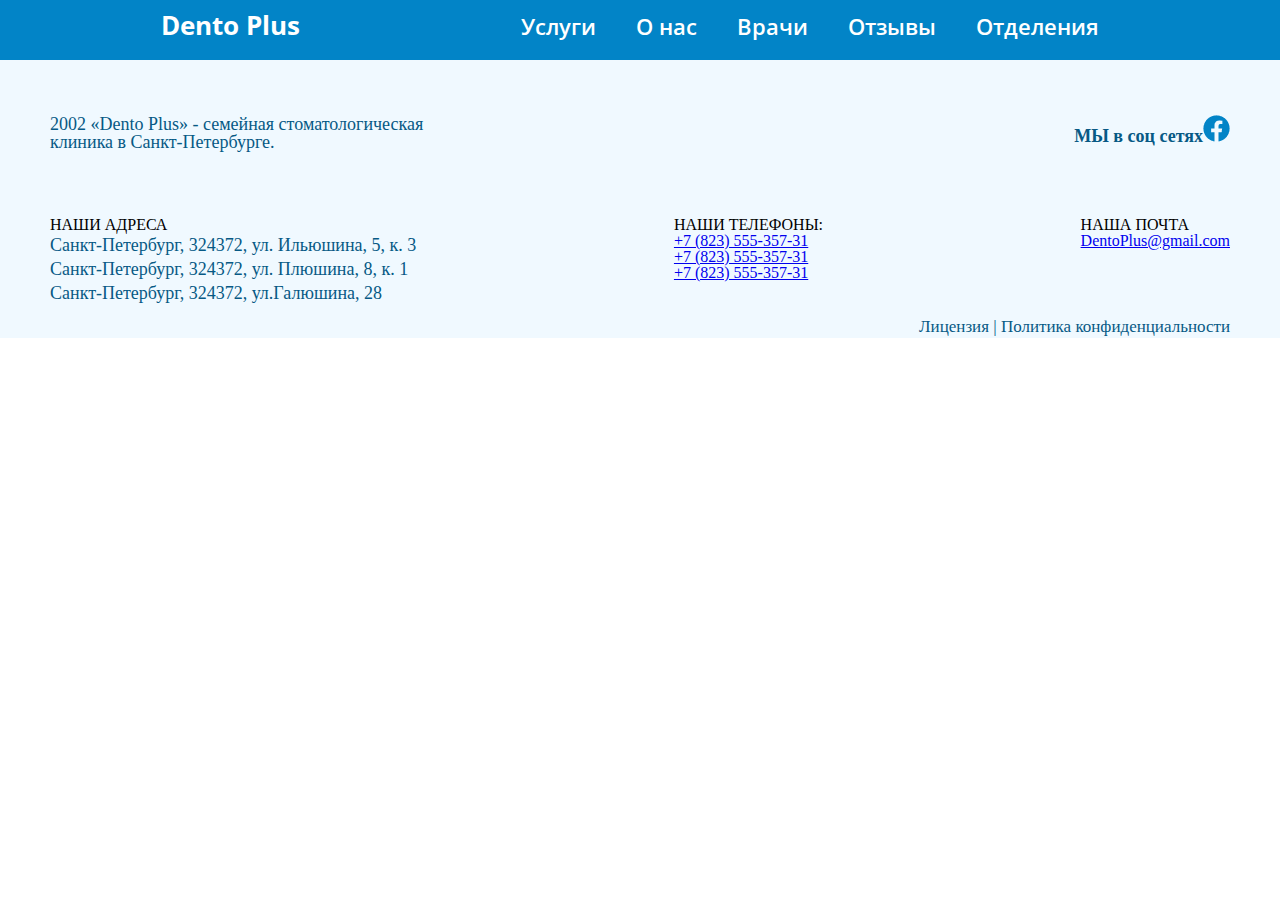
==== doctors.html @ c109b22b "Доделана страница(осталось выравнивание элементов, стилизация телефонных номеров, разобраться с svg)" ====
<!DOCTYPE html>
<html lang="en">
<head>
    <meta charset="UTF-8">
    <meta http-equiv="X-UA-Compatible" content="IE=edge">
    <meta name="viewport" content="width=device-width, initial-scale=1.0">
    <title>Doctors</title>
    <link rel="stylesheet" type="text/css" href="reset.css" />
    <link rel="stylesheet" type="text/css" href="styles_doctors.css" />
    <meta name="viewport" content="width=device-width,initial-scale=1.0">
    <link rel="preconnect" href="https://fonts.googleapis.com">
    <link rel="preconnect" href="https://fonts.gstatic.com" crossorigin>
    <link rel="preconnect" href="https://fonts.gstatic.com" crossorigin>
    <link href="https://fonts.googleapis.com/css2?family=Playfair+Display:wght@500&display=swap" rel="stylesheet">
    <link href="https://fonts.googleapis.com/css2?family=Open+Sans:wght@400;700&display=swap" rel="stylesheet">
</head>
<body>
    <header>
        <div class="header">
            <div class="header_left">
                <p>Dento Plus</p>
            </div>

            <div class="navi">
                <a class="navi_items" href="#services">Услуги</a>
                <a class="navi_items" href="#about_company">О нас</a>
                <a class="navi_items" href="#doctors">Врачи</a>
                <a class="navi_items" href="#reviews">Отзывы</a>
                <a class="navi_items" href="#branches">Отделения</a>

            </div>
        </div>
    </header>

    <main>

    </main>

    <footer>
        <div class="footer">
            <div class="footer_head">
                <p >2002 «Dentо Plus» - семейная стоматологическая<br>клиника в Санкт-Петербурге.</p>
                <a class="facebook_style" href="facebook.com">МЫ в соц сетях<img src="icons/facebook-icon.png"></a>
            </div>
            <div class="footer_center">
                <div class="footer_location">
                    <div class="location">
                        <img src="" alt="">
                        <p>НАШИ АДРЕСА</p>
                    </div>
                    <div class="footer_addresses">
                        <p>
                            Санкт-Петербург, 324372, ул. Ильюшина, 5, к. 3<br>Санкт-Петербург, 324372, ул. Плюшина, 8, к. 1<br>Санкт-Петербург, 324372, ул.Галюшина, 28
                        </p>
                    </div>
                </div>
                <div class="footer_phone">
                    <div class="phone">
                        <img src="" alt="">
                        <p>НАШИ ТЕЛЕФОНЫ:</p>
                    </div>
                    <div class="footer_numbers">
                        <a href="+7(823)55535731">+7 (823) 555-357-31</a>
                        <a href="+7(823)55535731">+7 (823) 555-357-31</a>
                        <a href="+7(823)55535731">+7 (823) 555-357-31</a>
                    </div>
                </div>
                <div class="footer_mail">
                    <div>
                        <img src="" alt="">
                        <p>НАША ПОЧТА</p>
                    </div>
                    <div>
                        <a href="DentoPlus@gmail.com">DentoPlus@gmail.com</a>
                    </div>
                </div>
            </div>
            <div class="footer_guarantees">
                <p>Лицензия | Политика конфиденциальности</p>
            </div>
    </div>
    </footer>
</body>
</html>
---- styles_doctors.css ----
*{
    box-sizing: border-box;
    font-family: 'Open Sans';
}

h1{
    /*width: 608px;*/
    height: 155px;
    font-size: 56px;
    font-weight: 700;
    line-height: 59px;
    color: #262626;
}

h1 span{
    color: #0284C7;
}

header{
    display: flex;
    justify-content: center;
    flex-direction: column;
    /*width: 1920px;*/
    
    height: 60px;
    background: #0284C7;
    box-shadow: 0px 4px 4px rgba(0, 0, 0, 0.25);
}

@media(min-width: 1024px){
    header{
        flex-direction: row;
    }
    .header{
        flex-direction: row;
    }
}
@media(min-wigth:425px){
    .record_text{
        font-size: 30px;

    }
    
}
.header{
    display: flex;
    justify-content: space-evenly;
    align-items: baseline;
    flex-grow: 1;
    /*position: absolute;*/
    
        

    /*background: #0284C7;
    box-shadow: 0px 4px 4px rgba(0, 0, 0, 0.25);*/
}

.header_left{
    width: 179.97px;
    height: 48px;
    padding-top: 10px;
    font-family: 'Open Sans';
    font-size: 26px;
    color: #FFFFFF;
    font-weight: 700;
}

.navi{
    padding-top: 15px;
    flex-wrap: wrap;
    display: flex;

}

.navi_items{
    text-decoration: none;
    font-family: 'Open Sans';
    font-size: 22px;
    color: #FFFFFF;
    font-weight: 600;
    margin: 0 20px 0 20px;
    

}











footer{
    background: #F0F9FF;
}

.footer{
    max-width: 1180px;
    margin: auto;
}

.footer_head{
    display: flex;
    justify-content: space-between;
    font-size: 18px;
    color: #075985;
    font-weight: 400;
    padding-top: 55px;
}

.facebook_style{
    font-size: 18px;
    color: #075985;
    text-decoration: none;
    font-weight: 600;
}

.footer_center{
    display: flex;
    justify-content: space-between;
    padding-top: 50px;
}

.footer_addresses{
    color: #075985;
    font-size: 18px;
    font-weight: 400;
    line-height: 24px;
}

.footer_numbers{
    display: flex;
    flex-direction: column;
}

.footer_guarantees{
    display: flex;
    justify-content: flex-end;
    color: #075985;
    font-size: 17px;
    font-weight: 400;
    line-height: 23px;
    padding-top: 10px;
}
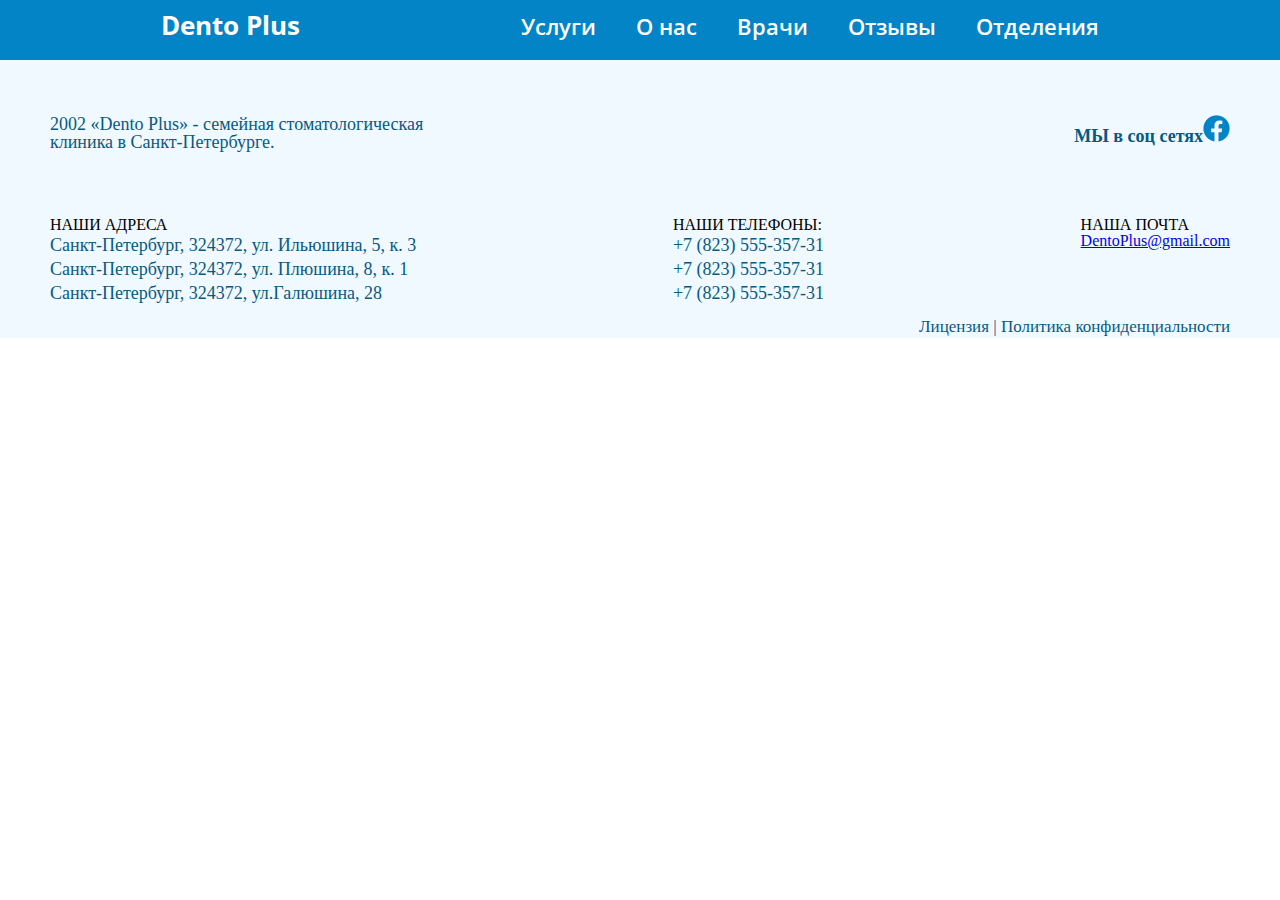
==== commit b95b19bc: "Доделана вторая страница.Предудущие недоделки: выравниевание элементов, разобраться с svg, переход н" ====
--- a/doctors.html
+++ b/doctors.html
@@ -60,9 +60,9 @@
                         <p>НАШИ ТЕЛЕФОНЫ:</p>
                     </div>
                     <div class="footer_numbers">
-                        <a href="+7(823)55535731">+7 (823) 555-357-31</a>
-                        <a href="+7(823)55535731">+7 (823) 555-357-31</a>
-                        <a href="+7(823)55535731">+7 (823) 555-357-31</a>
+                        <a class="footer_number" href="+782355535731">+7 (823) 555-357-31</a>
+                        <a class="footer_number" href="+782355535731">+7 (823) 555-357-31</a>
+                        <a class="footer_number" href="+782355535731">+7 (823) 555-357-31</a>
                     </div>
                 </div>
                 <div class="footer_mail">
--- a/styles_doctors.css
+++ b/styles_doctors.css
@@ -136,6 +136,14 @@
     flex-direction: column;
 }
 
+.footer_number{
+    color: #075985;
+    font-size: 18px;
+    font-weight: 400;
+    line-height: 24px;
+    text-decoration: none;
+}
+
 .footer_guarantees{
     display: flex;
     justify-content: flex-end;
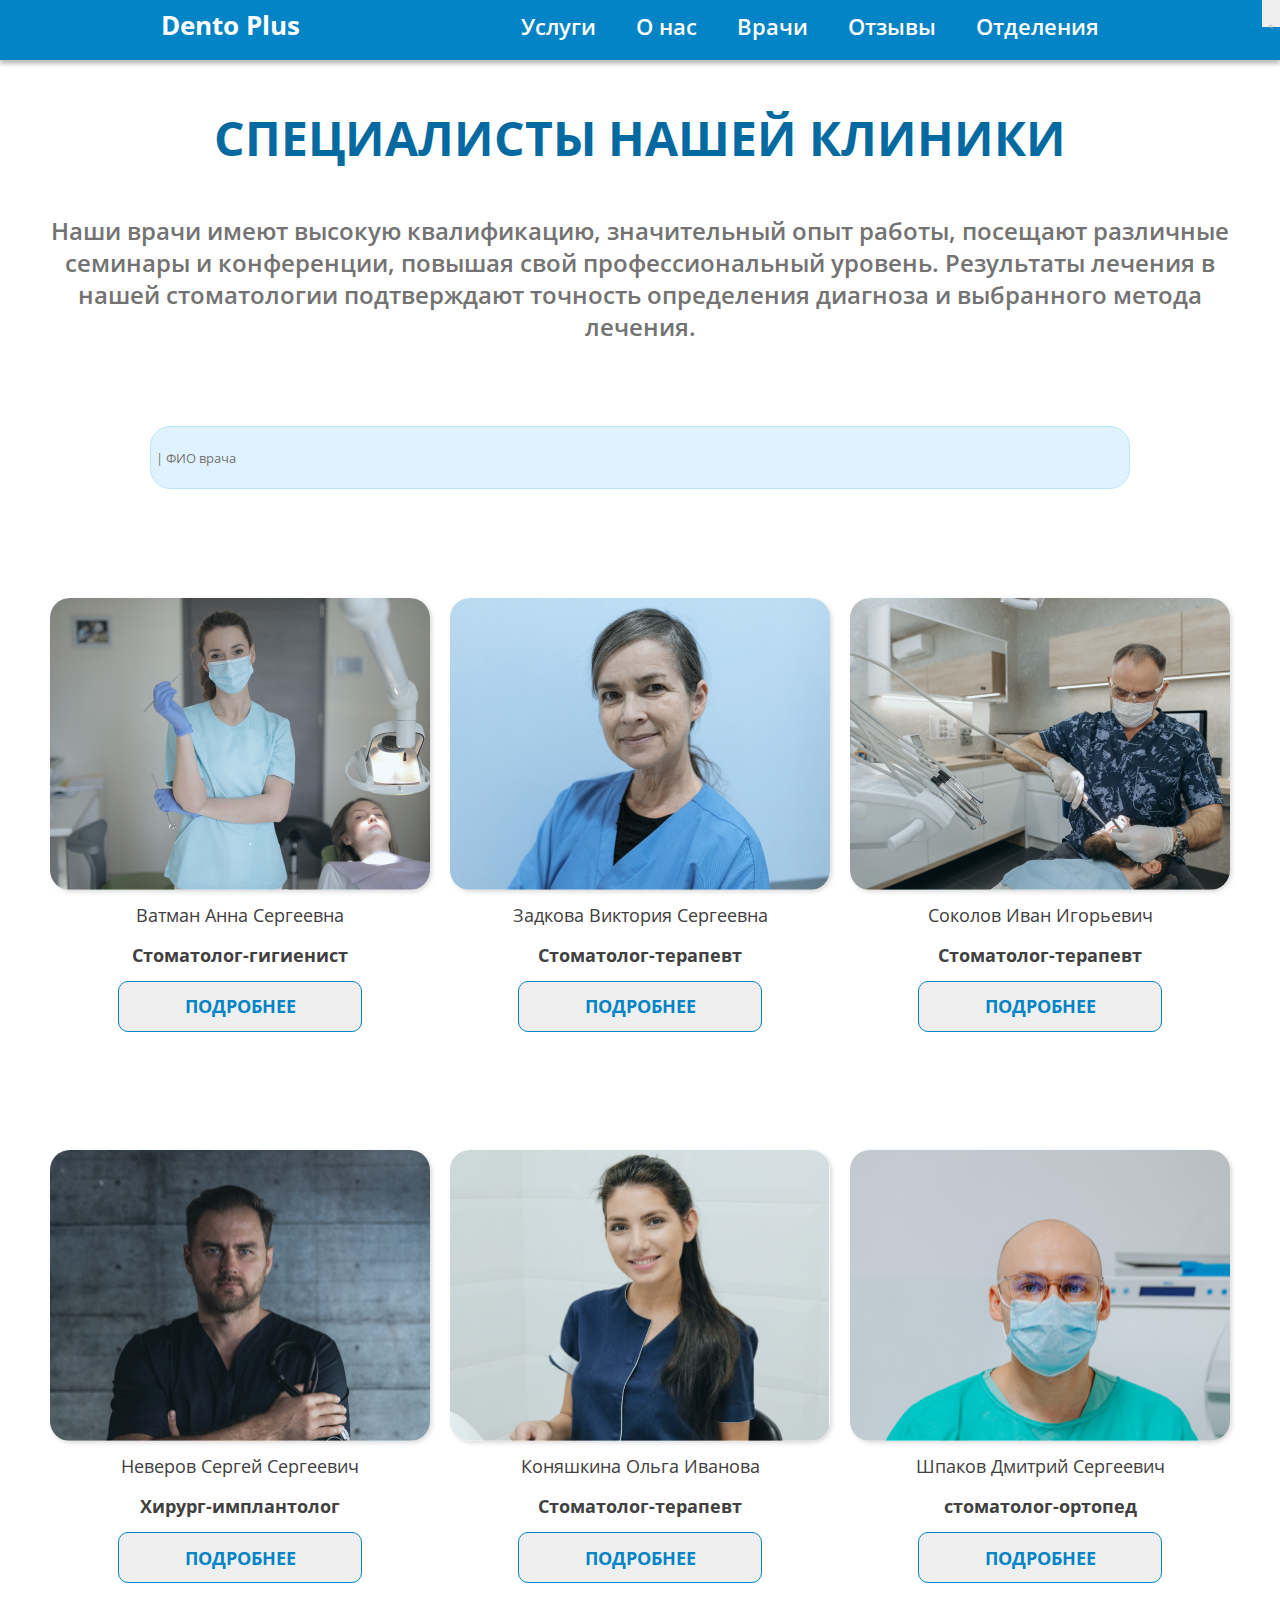
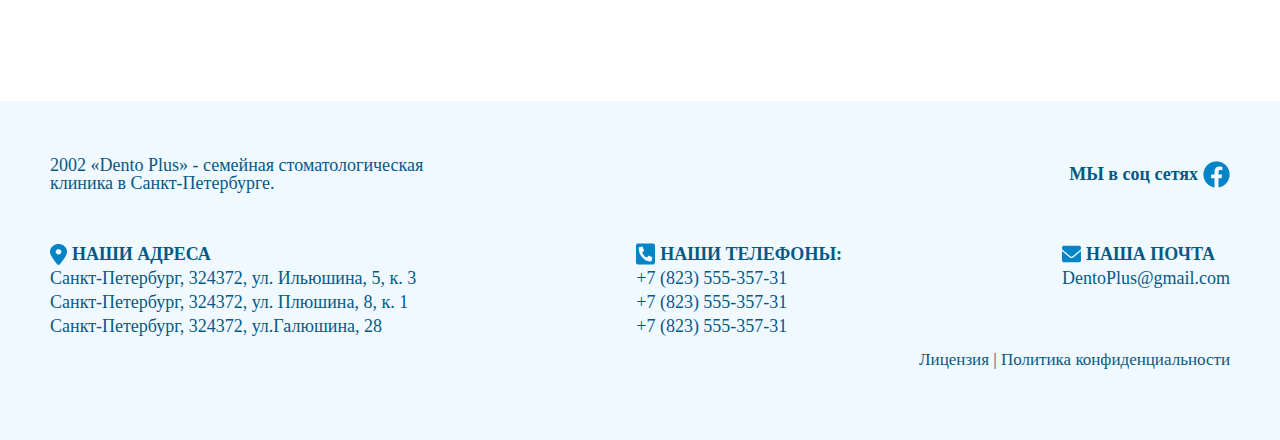
==== commit f2077908: "Страница1: не получается выровнить отзывы. Страница2:сделана, на проверку. Страница3: не могу устано" ====
--- a/doctors.html
+++ b/doctors.html
@@ -33,6 +33,74 @@
     </header>
 
     <main>
+        <section class="presentation">
+            <h1 class="presentation_h1">СПЕЦИАЛИСТЫ НАШЕЙ КЛИНИКИ</h1>
+            <p class="presentation_text">Наши врачи ​имеют высокую квалификацию, значительный опыт работы, посещают различные семинары и конференции, повышая свой профессиональный уровень. Результаты лечения в нашей стоматологии подтверждают точность определения диагноза и выбранного метода лечения. 
+
+            </p>
+            <div class="search">
+                <form action="text">
+                    <button type="submit"></button>
+                    <label for="name"></label>
+                    <input type="text" id="name" placeholder=" | ФИО врача">
+                    
+                </form>
+            </div>
+        </section>
+
+        <section class="doctors">
+            <div class="doctors_cards">
+                <div class="doctor_card">
+                    <img class="doctor_img" src="image/doctor-1.png" alt="doctor-1">
+                    <p class="doctor_name">Ватман Анна Сергеевна</p>
+                    <p class="doctor_speciality">Стоматолог-гигиенист</p>
+                    <button class="button_doctor-1">ПОДРОБНЕЕ</button>
+
+                </div>
+
+                <div class="doctor_card">
+                    <img class="doctor_img" src="image/doctor-2.png" alt="doctor-2">
+                    <p class="doctor_name">Задкова Виктория Сергеевна</p>
+                    <p class="doctor_speciality">Стоматолог-терапевт</p>
+                    <button class="button_doctor-1">ПОДРОБНЕЕ</button>
+
+                </div>
+
+                <div class="doctor_card">
+                    <img class="doctor_img" src="image/doctor-3.png" alt="doctor-3">
+                    <p class="doctor_name">Соколов Иван Игорьевич</p>
+                    <p class="doctor_speciality">Стоматолог-терапевт</p>
+                    <button class="button_doctor-1">ПОДРОБНЕЕ</button>
+
+                </div>
+
+                <div class="doctor_card">
+                    <img class="doctor_img" src="image/doctor-4.png" alt="doctor-4">
+                    <p class="doctor_name">Неверов Сергей Сергеевич</p>
+                    <p class="doctor_speciality">Хирург-имплантолог</p>
+                    <button class="button_doctor-1">ПОДРОБНЕЕ</button>
+
+                </div>
+
+                <div class="doctor_card">
+                    <img class="doctor_img" src="image/doctor-5.png" alt="doctor-5">
+                    <p class="doctor_name">Коняшкина Ольга Иванова</p>
+                    <p class="doctor_speciality">Стоматолог-терапевт</p>
+                    <button class="button_doctor-1">ПОДРОБНЕЕ</button>
+
+                </div>
+
+                <div class="doctor_card">
+                    <img class="doctor_img" src="image/doctor-6.png" alt="doctor-6">
+                    <p class="doctor_name">Шпаков Дмитрий Сергеевич</p>
+                    <p class="doctor_speciality">стоматолог-ортопед</p>
+                    <button class="button_doctor-1">ПОДРОБНЕЕ</button>
+
+                </div>
+
+            </div>
+
+        </section>
 
     </main>
 
@@ -44,8 +112,8 @@
             </div>
             <div class="footer_center">
                 <div class="footer_location">
-                    <div class="location">
-                        <img src="" alt="">
+                    <div class="icon_head">
+                        <img src="icons/location-icon.png" alt="location-icon">
                         <p>НАШИ АДРЕСА</p>
                     </div>
                     <div class="footer_addresses">
@@ -55,8 +123,8 @@
                     </div>
                 </div>
                 <div class="footer_phone">
-                    <div class="phone">
-                        <img src="" alt="">
+                    <div class="icon_head">
+                        <img src="icons/phone-icon.png" alt="phone-icon">
                         <p>НАШИ ТЕЛЕФОНЫ:</p>
                     </div>
                     <div class="footer_numbers">
@@ -66,12 +134,12 @@
                     </div>
                 </div>
                 <div class="footer_mail">
-                    <div>
-                        <img src="" alt="">
+                    <div class="icon_head">
+                        <img src="icons/email-icon.png" alt="email">
                         <p>НАША ПОЧТА</p>
                     </div>
                     <div>
-                        <a href="DentoPlus@gmail.com">DentoPlus@gmail.com</a>
+                        <a class="footer_email" href="DentoPlus@gmail.com">DentoPlus@gmail.com</a>
                     </div>
                 </div>
             </div>
--- a/styles_doctors.css
+++ b/styles_doctors.css
@@ -83,6 +83,120 @@
 
 }
 
+.presentation{
+    max-width: 1180px;
+    margin: auto;
+}
+
+.presentation_h1{
+    display: flex;
+    justify-content: center;
+    align-items: center;
+    font-size: 48px;
+    font-weight: 700;
+    line-height: 59px;
+    color: #0369A1;
+}
+
+.presentation_text{
+    display: flex;
+    justify-content: center;
+    align-items: center;
+    padding-bottom: 83px;
+    font-size: 24px;
+    font-weight: 600;
+    line-height: 32px;
+    text-align: center;
+    color: #737373;
+}
+
+.search{
+    display: flex;
+    justify-content: center;
+    align-items: center;
+    padding-bottom: 109px;
+}
+
+.search input{
+    width: 980px;
+    height: 63px;
+    border: 1px solid #BAE6FD;
+    border-radius: 20px;
+    outline: none;
+    background: #E0F2FE;
+    color: #A3A3A3;
+}
+
+.search button{
+    position: absolute;
+    top: 0px;
+    right: 0px;
+    width: 18px;
+    height: 27px;
+    border: none;
+    background: ;
+    border-radius: 1px solid;
+    
+}
+
+.search button::before{
+    content: url(icons/magnifying\ glass_icon.svg);
+    font-size: 27px;
+    color: #A3A3A3;
+}
+
+.doctors{
+    max-width: 1180px;
+    margin: auto;
+}
+
+.doctors_cards{
+    display: flex;
+    flex-wrap: wrap;
+    justify-content: space-between;
+}
+
+.doctor_card{
+    display: flex;
+    flex-direction: column;
+    align-items: center;
+    gap: 11px;
+    padding-bottom: 118px;
+}
+
+.doctor_img{
+    
+    width: 380px;
+    height: 291.57px;
+    border-radius: 20px;
+    box-shadow: 2px 2px 4px rgba(115, 115, 115, 0.25);
+
+}
+
+.doctor_name{
+    font-size: 18px;
+    font-weight: 400;
+    line-height: 29px;
+    color: #404040;
+}
+
+.doctor_speciality{
+    font-size: 18px;
+    font-weight: 700;
+    line-height: 29px;
+    color: #404040;
+}
+
+.button_doctor-1{
+    width: 244px;
+    height: 51px;
+    border: 1px solid #0284C7;
+    border-radius: 10px;
+    font-size: 18px;
+    font-weight: 700;
+    line-height: 24px;
+    color: #0284C7;
+}
 
 
 
@@ -112,6 +226,9 @@
 }
 
 .facebook_style{
+    display: flex;
+    gap: 5px;
+    align-items: center;
     font-size: 18px;
     color: #075985;
     text-decoration: none;
@@ -124,6 +241,16 @@
     padding-top: 50px;
 }
 
+.icon_head{
+    display: flex;
+    align-items: center;
+    gap: 5px;
+    font-size: 18px;
+    font-weight: 600;
+    line-height: 24px;
+    color: #075985;
+}
+
 .footer_addresses{
     color: #075985;
     font-size: 18px;
@@ -142,6 +269,14 @@
     font-weight: 400;
     line-height: 24px;
     text-decoration: none;
+}
+
+.footer_email{
+    text-decoration: none;
+    font-size: 18px;
+    font-weight: 300;
+    line-height: 24px;
+    color: #075985;
 }
 
 .footer_guarantees{
@@ -152,4 +287,5 @@
     font-weight: 400;
     line-height: 23px;
     padding-top: 10px;
+    padding-bottom: 69px;
 }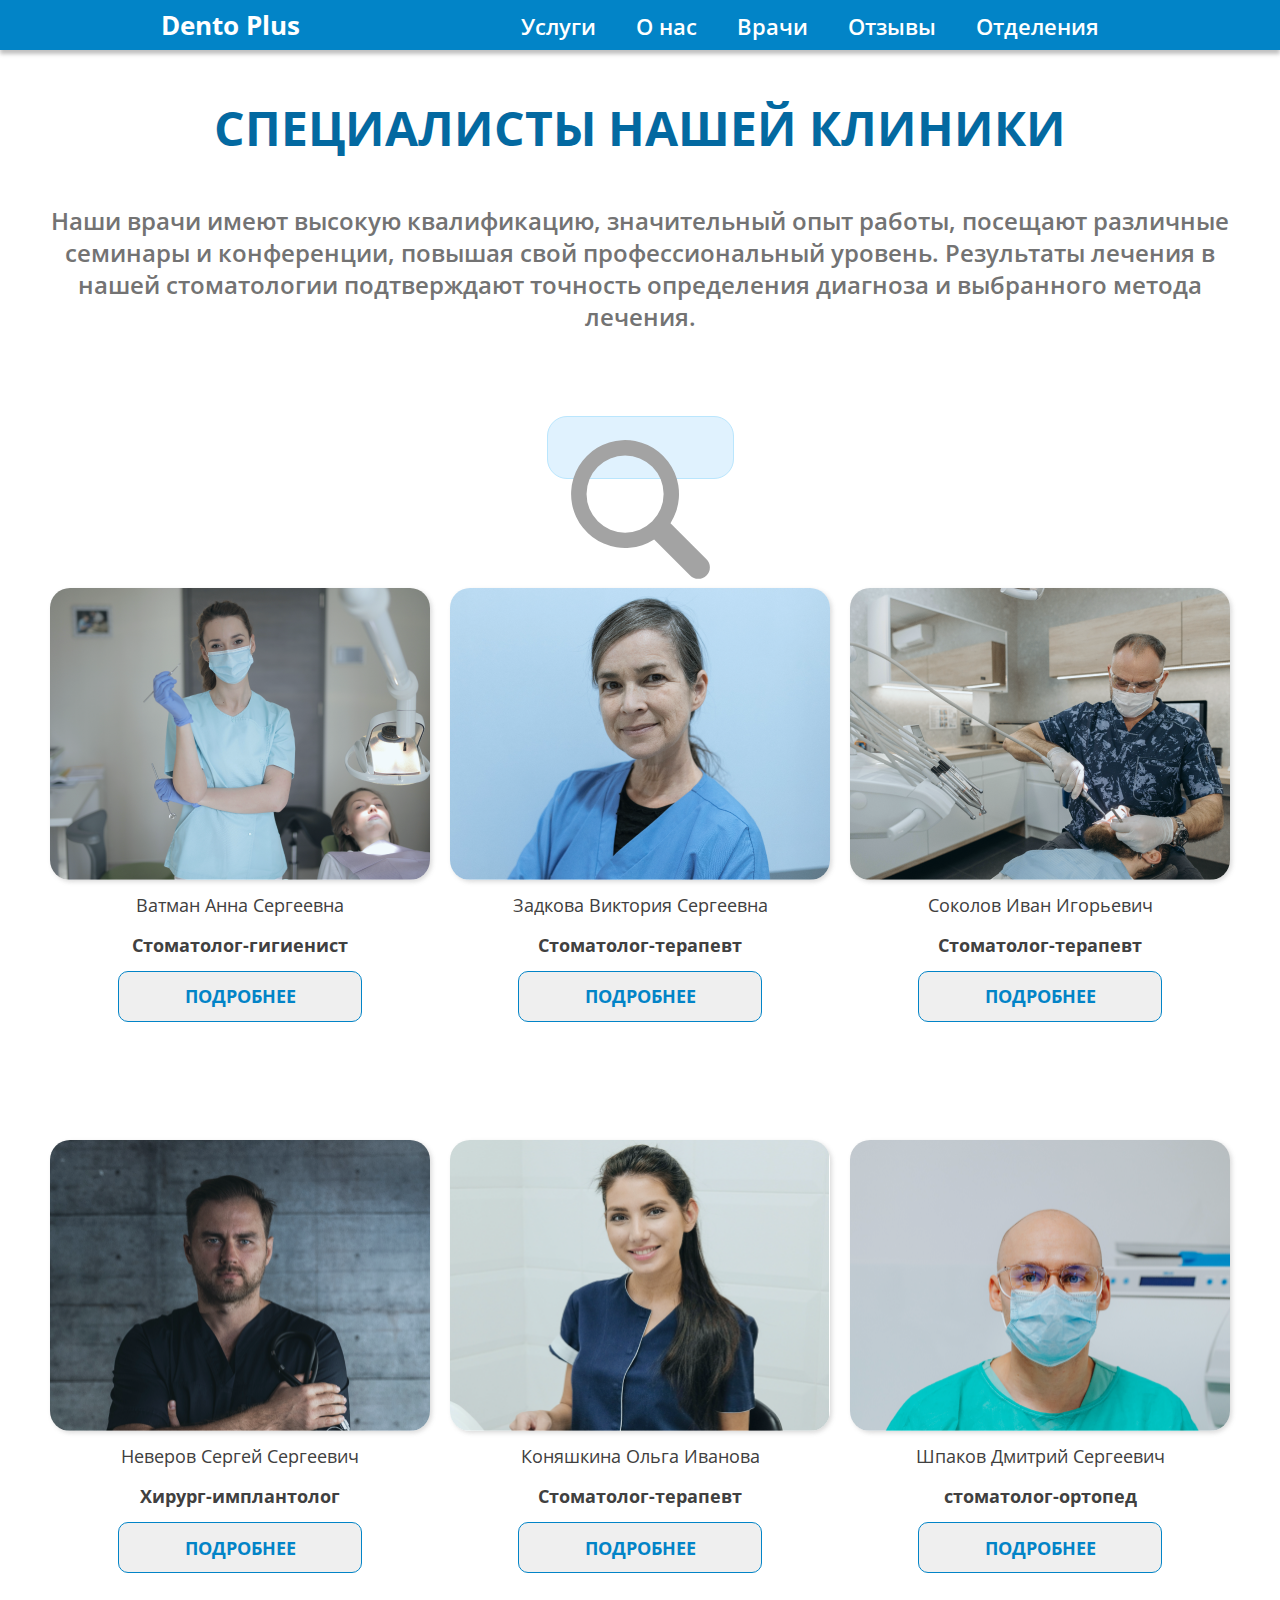
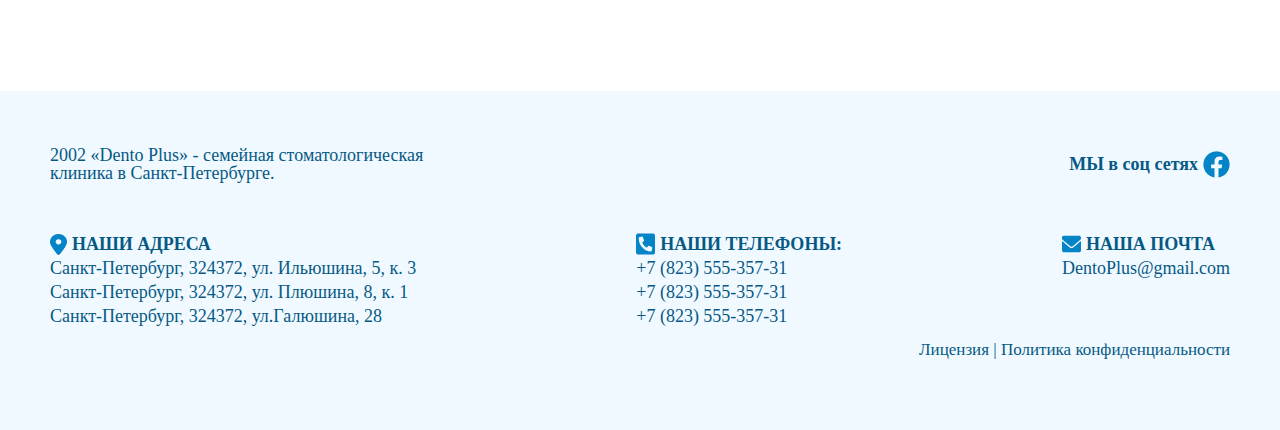
==== commit cfc2fa10: "правки" ====
--- a/doctors.html
+++ b/doctors.html
@@ -22,11 +22,11 @@
             </div>
 
             <div class="navi">
-                <a class="navi_items" href="#services">Услуги</a>
-                <a class="navi_items" href="#about_company">О нас</a>
+                <a class="navi_items" href="/index.html">Услуги</a>
+                <a class="navi_items" href="/index.html">О нас</a>
                 <a class="navi_items" href="#doctors">Врачи</a>
-                <a class="navi_items" href="#reviews">Отзывы</a>
-                <a class="navi_items" href="#branches">Отделения</a>
+                <a class="navi_items" href="/index.html">Отзывы</a>
+                <a class="navi_items" href="/index.html">Отделения</a>
 
             </div>
         </div>
@@ -39,8 +39,9 @@
 
             </p>
             <div class="search">
-                <form action="text">
-                    <button type="submit"></button>
+                <form class="form" action="text">
+                    <!--<button type="submit"></button>-->
+                    <img src="icons/magnifying glass_icon.svg" alt="">
                     <label for="name"></label>
                     <input type="text" id="name" placeholder=" | ФИО врача">
                     
@@ -48,13 +49,13 @@
             </div>
         </section>
 
-        <section class="doctors">
+        <section class="doctors" id="doctors">
             <div class="doctors_cards">
                 <div class="doctor_card">
                     <img class="doctor_img" src="image/doctor-1.png" alt="doctor-1">
                     <p class="doctor_name">Ватман Анна Сергеевна</p>
                     <p class="doctor_speciality">Стоматолог-гигиенист</p>
-                    <button class="button_doctor-1">ПОДРОБНЕЕ</button>
+                    <button class="button_doctor cursor_pointer">ПОДРОБНЕЕ</button>
 
                 </div>
 
@@ -62,7 +63,7 @@
                     <img class="doctor_img" src="image/doctor-2.png" alt="doctor-2">
                     <p class="doctor_name">Задкова Виктория Сергеевна</p>
                     <p class="doctor_speciality">Стоматолог-терапевт</p>
-                    <button class="button_doctor-1">ПОДРОБНЕЕ</button>
+                    <button class="button_doctor cursor_pointer">ПОДРОБНЕЕ</button>
 
                 </div>
 
@@ -70,7 +71,7 @@
                     <img class="doctor_img" src="image/doctor-3.png" alt="doctor-3">
                     <p class="doctor_name">Соколов Иван Игорьевич</p>
                     <p class="doctor_speciality">Стоматолог-терапевт</p>
-                    <button class="button_doctor-1">ПОДРОБНЕЕ</button>
+                    <button class="button_doctor cursor_pointer">ПОДРОБНЕЕ</button>
 
                 </div>
 
@@ -78,7 +79,7 @@
                     <img class="doctor_img" src="image/doctor-4.png" alt="doctor-4">
                     <p class="doctor_name">Неверов Сергей Сергеевич</p>
                     <p class="doctor_speciality">Хирург-имплантолог</p>
-                    <button class="button_doctor-1">ПОДРОБНЕЕ</button>
+                    <button class="button_doctor cursor_pointer">ПОДРОБНЕЕ</button>
 
                 </div>
 
@@ -86,7 +87,7 @@
                     <img class="doctor_img" src="image/doctor-5.png" alt="doctor-5">
                     <p class="doctor_name">Коняшкина Ольга Иванова</p>
                     <p class="doctor_speciality">Стоматолог-терапевт</p>
-                    <button class="button_doctor-1">ПОДРОБНЕЕ</button>
+                    <button class="button_doctor cursor_pointer">ПОДРОБНЕЕ</button>
 
                 </div>
 
@@ -94,7 +95,7 @@
                     <img class="doctor_img" src="image/doctor-6.png" alt="doctor-6">
                     <p class="doctor_name">Шпаков Дмитрий Сергеевич</p>
                     <p class="doctor_speciality">стоматолог-ортопед</p>
-                    <button class="button_doctor-1">ПОДРОБНЕЕ</button>
+                    <button class="button_doctor cursor_pointer">ПОДРОБНЕЕ</button>
 
                 </div>
 
--- a/styles_doctors.css
+++ b/styles_doctors.css
@@ -16,13 +16,60 @@
     color: #0284C7;
 }
 
+@media(max-width: 1024px){
+    header{
+        flex-direction: row;
+    }
+    .header{
+        flex-direction: row;
+    }
+
+    
+}
+
+@media(max-width: 768px){
+
+    
+
+    .footer_center{
+        flex-direction: column;
+        gap: 20px;
+        padding-left: 20px;
+        font-size: 20px;
+    }
+}
+
+@media(max-width: 425px){
+
+    .header{
+        display: flex;
+        flex-direction: column;
+    }    
+
+    .presentation_text{
+        font-size: 26px;
+    }
+
+    .navi_items{
+        width: calc(100% / 1);
+        gap: 10px;
+    }
+
+    
+    
+}
+
+.cursor_pointer{
+    cursor: pointer;
+}
+
 header{
     display: flex;
     justify-content: center;
     flex-direction: column;
     /*width: 1920px;*/
     
-    height: 60px;
+    /*height: 60px;*/
     background: #0284C7;
     box-shadow: 0px 4px 4px rgba(0, 0, 0, 0.25);
 }
@@ -117,14 +164,24 @@
     padding-bottom: 109px;
 }
 
-.search input{
-    width: 980px;
+.form{
+    max-width: 980px;
     height: 63px;
     border: 1px solid #BAE6FD;
     border-radius: 20px;
     outline: none;
     background: #E0F2FE;
     color: #A3A3A3;
+}
+
+
+.search input{
+    
+    border: 1px solid #BAE6FD;
+    border-radius: 20px;
+    outline: none;
+    background: #E0F2FE;
+    
 }
 
 .search button{
@@ -187,7 +244,7 @@
     color: #404040;
 }
 
-.button_doctor-1{
+.button_doctor{
     width: 244px;
     height: 51px;
     border: 1px solid #0284C7;
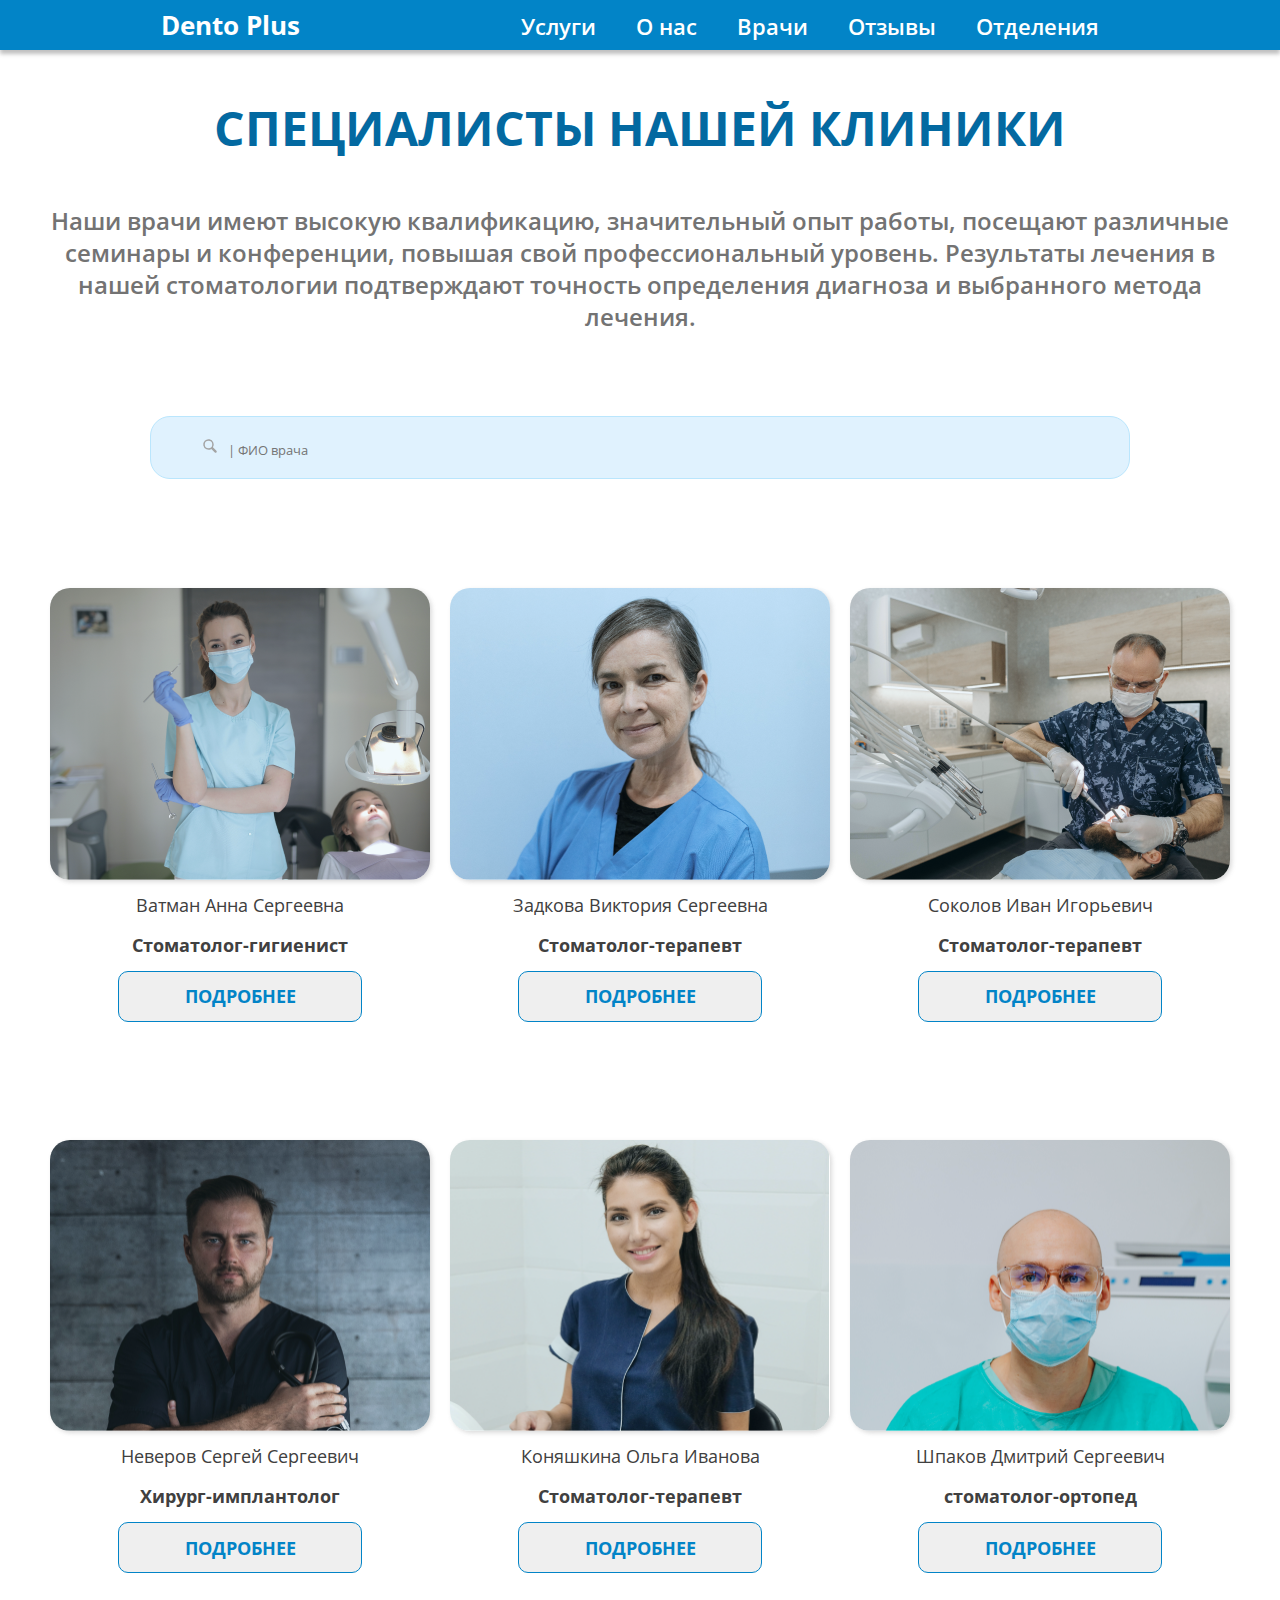
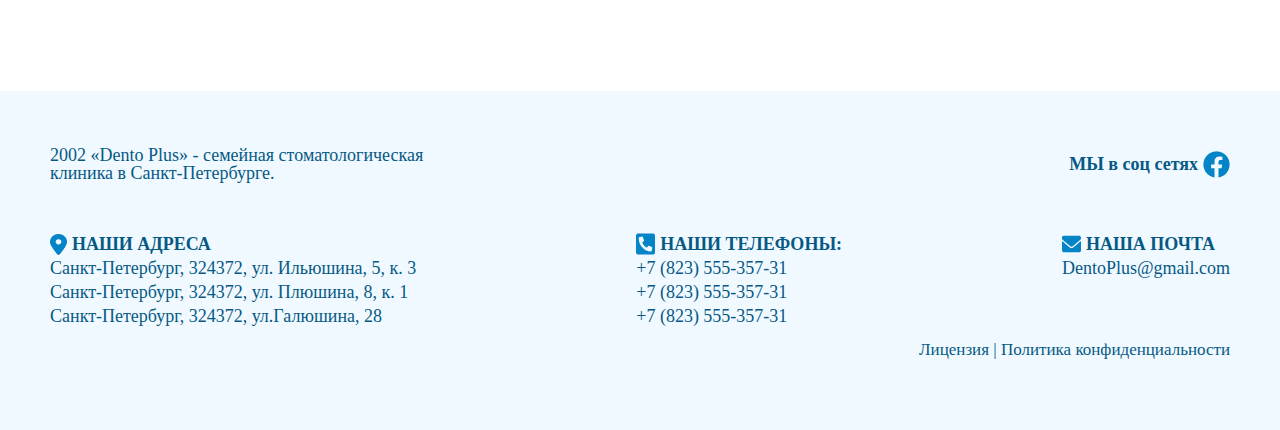
==== commit a4179e1a: "сделана страка поиска" ====
--- a/doctors.html
+++ b/doctors.html
@@ -41,10 +41,11 @@
             <div class="search">
                 <form class="form" action="text">
                     <!--<button type="submit"></button>-->
-                    <img src="icons/magnifying glass_icon.svg" alt="">
+                
+                    <img class="form_img" src="icons/magnifying glass_icon.svg" alt="">
                     <label for="name"></label>
                     <input type="text" id="name" placeholder=" | ФИО врача">
-                    
+                
                 </form>
             </div>
         </section>
--- a/styles_doctors.css
+++ b/styles_doctors.css
@@ -24,6 +24,7 @@
         flex-direction: row;
     }
 
+    
     
 }
 
@@ -55,6 +56,17 @@
         gap: 10px;
     }
 
+    .record_text{
+        font-size: 30px;
+    
+    }
+
+    .doctors_cards{
+        display: flex;
+        flex-wrap: wrap;
+        justify-content: center;
+    }
+
     
     
 }
@@ -74,32 +86,11 @@
     box-shadow: 0px 4px 4px rgba(0, 0, 0, 0.25);
 }
 
-@media(min-width: 1024px){
-    header{
-        flex-direction: row;
-    }
-    .header{
-        flex-direction: row;
-    }
-}
-@media(min-wigth:425px){
-    .record_text{
-        font-size: 30px;
-
-    }
-    
-}
 .header{
     display: flex;
     justify-content: space-evenly;
     align-items: baseline;
     flex-grow: 1;
-    /*position: absolute;*/
-    
-        
-
-    /*background: #0284C7;
-    box-shadow: 0px 4px 4px rgba(0, 0, 0, 0.25);*/
 }
 
 .header_left{
@@ -165,20 +156,25 @@
 }
 
 .form{
-    max-width: 980px;
+    width: 980px;
     height: 63px;
     border: 1px solid #BAE6FD;
     border-radius: 20px;
     outline: none;
     background: #E0F2FE;
     color: #A3A3A3;
+    padding: 20px 50px;
+}
+
+.form_img{
+    width: 18px;
 }
 
 
 .search input{
     
-    border: 1px solid #BAE6FD;
-    border-radius: 20px;
+    
+    border: none;
     outline: none;
     background: #E0F2FE;
     
@@ -191,7 +187,7 @@
     width: 18px;
     height: 27px;
     border: none;
-    background: ;
+    
     border-radius: 1px solid;
     
 }
